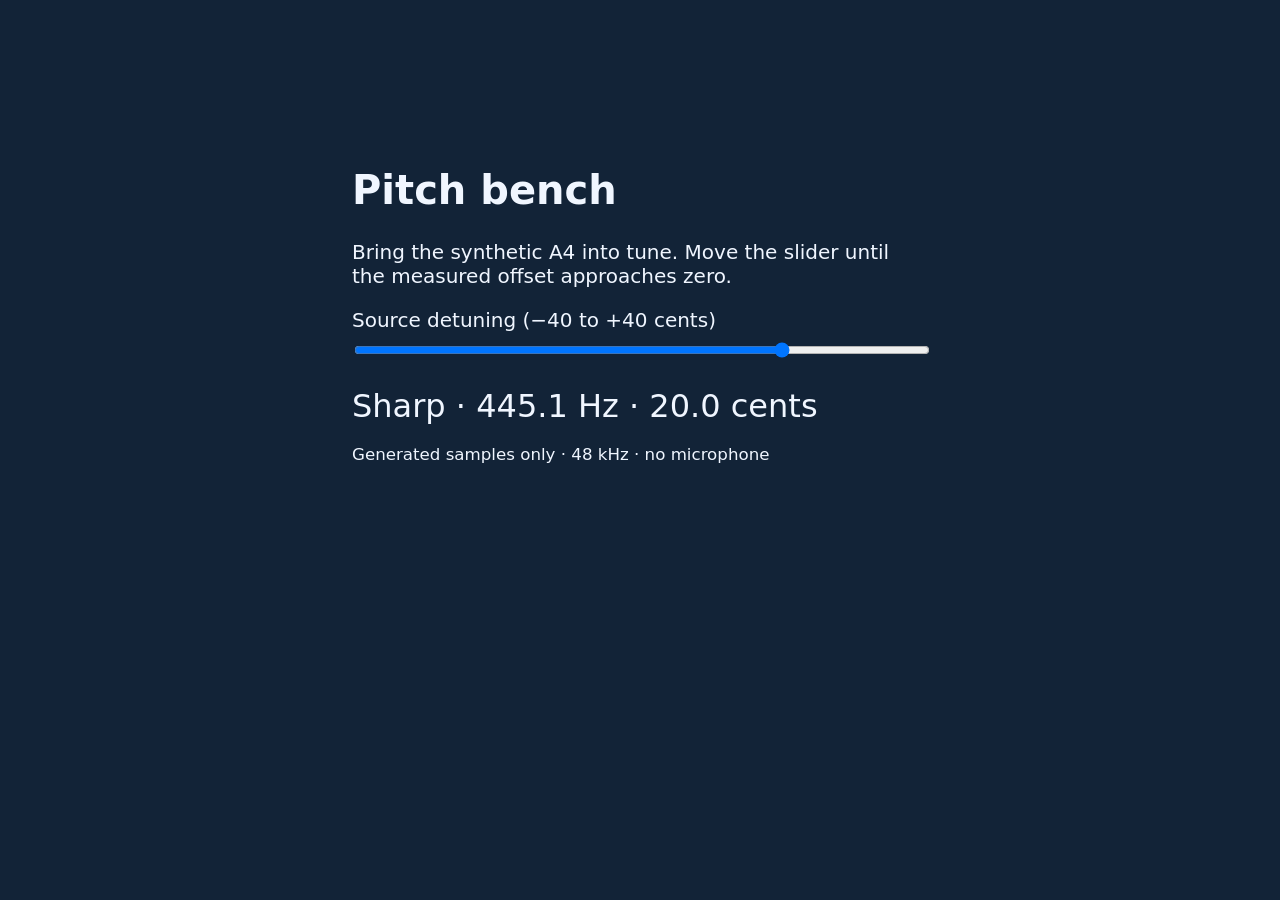
==== index.html @ df8539ef "Acoustic Smart Tuner: offline pitch detector Co-authored-by: Copilot App <223556219+Copilot@users.no" ====
<!DOCTYPE html>
<html lang="en"><meta charset="utf-8"/><meta content="width=device-width, initial-scale=1" name="viewport"/><title>Pitch bench</title><style>body{font:1.25rem system-ui;max-width:36rem;margin:12vh auto;background:#122337;color:#f0f6ff;padding:2rem}output{display:block;font-size:2rem;margin:1rem 0}input{width:100%;min-height:32px}input:focus-visible{outline:3px solid #a3eac7;outline-offset:3px}</style><main><h1>Pitch bench</h1><p>Bring the synthetic A4 into tune. Move the slider until the measured offset approaches zero.</p><label for="detune">Source detuning (−40 to +40 cents)</label><input disabled="" id="detune" max="40" min="-40" type="range" value="20"/><output aria-live="polite" id="reading">Enable JavaScript to generate a note and see its pitch.</output><small>Generated samples only · 48 kHz · no microphone</small></main><script src="pitch.js"></script><script src="bench.js"></script></html>
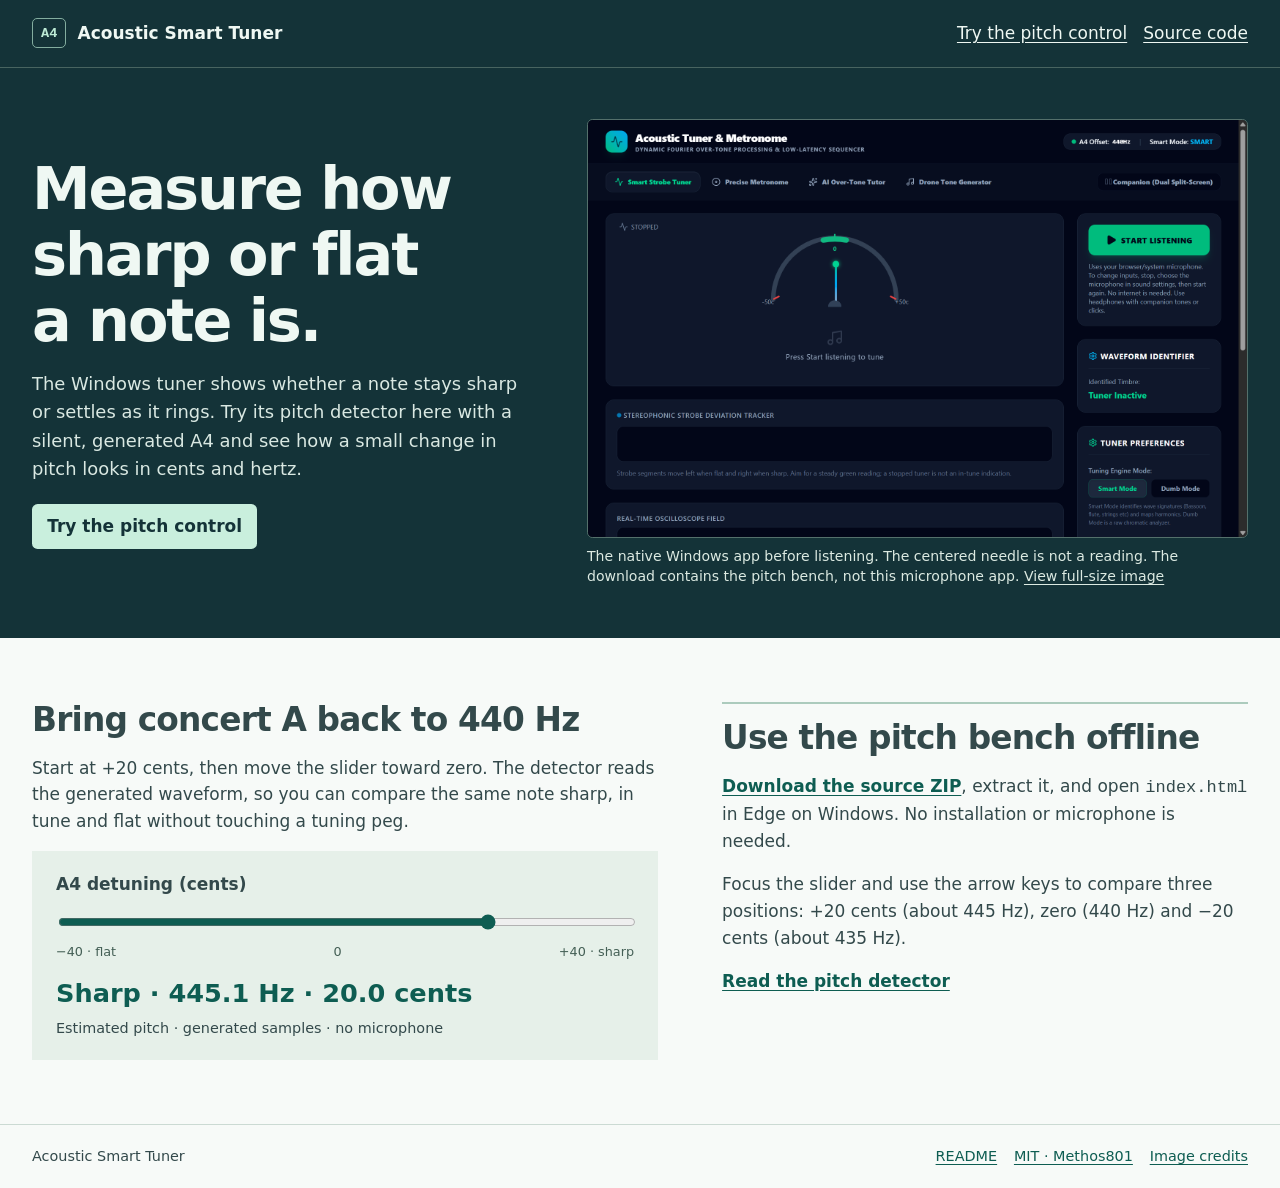
==== commit 8e8363a7: "Acoustic Smart Tuner: try the pitch detector Co-authored-by: Copilot App <223556219+Copilot@users.no" ====
--- a/index.html
+++ b/index.html
@@ -1,2 +1,8 @@
 <!DOCTYPE html>
-<html lang="en"><meta charset="utf-8"/><meta content="width=device-width, initial-scale=1" name="viewport"/><title>Pitch bench</title><style>body{font:1.25rem system-ui;max-width:36rem;margin:12vh auto;background:#122337;color:#f0f6ff;padding:2rem}output{display:block;font-size:2rem;margin:1rem 0}input{width:100%;min-height:32px}input:focus-visible{outline:3px solid #a3eac7;outline-offset:3px}</style><main><h1>Pitch bench</h1><p>Bring the synthetic A4 into tune. Move the slider until the measured offset approaches zero.</p><label for="detune">Source detuning (−40 to +40 cents)</label><input disabled="" id="detune" max="40" min="-40" type="range" value="20"/><output aria-live="polite" id="reading">Enable JavaScript to generate a note and see its pitch.</output><small>Generated samples only · 48 kHz · no microphone</small></main><script src="pitch.js"></script><script src="bench.js"></script></html>
+
+<html lang="en"><head><meta charset="utf-8"/><meta content="width=device-width, initial-scale=1" name="viewport"/><meta content="The Windows tuner shows whether a note stays sharp or settles as it rings. Try its pitch detector here with a silent, generated A4 and see how a small change in pitch looks in cents and hertz." name="description"/><title>Acoustic Smart Tuner · Measure how sharp or flat a note is</title><link href="site.css" rel="stylesheet"/></head>
+<body><a class="skip" href="#main">Skip to content</a><header><nav aria-label="Main navigation" class="shell"><span class="brand"><span aria-hidden="true" class="mark">A4</span>Acoustic Smart Tuner</span><span class="links"><a class="navwalk" href="#example">Try the pitch control</a><a href="https://github.com/Methos801/acoustic-smart-tuner-preview/tree/8dd526597a3b947cabd3854fa2df9d2af2bef6fe">Source code</a></span></nav></header>
+<main id="main"><section class="hero"><div class="shell"><div><h1>Measure how sharp or flat a note is.</h1><p class="intro">The Windows tuner shows whether a note stays sharp or settles as it rings. Try its pitch detector here with a silent, generated A4 and see how a small change in pitch looks in cents and hertz.</p><a class="button" href="#example">Try the pitch control</a></div><figure><a aria-label="Open full-size image: Windows Smart Strobe Tuner with cents dial, deviation tracker and Start Listening control." href="native-tuner.png"><img alt="Windows Smart Strobe Tuner with cents dial, deviation tracker and Start Listening control." src="native-tuner.png"/></a><figcaption>The native Windows app before listening. The centered needle is not a reading. The download contains the pitch bench, not this microphone app. <a href="native-tuner.png">View full-size image</a></figcaption></figure></div></section>
+<div class="shell bodygrid"><section id="example"><h2>Bring concert A back to 440 Hz</h2><p>Start at +20 cents, then move the slider toward zero. The detector reads the generated waveform, so you can compare the same note sharp, in tune and flat without touching a tuning peg.</p><div class="pitch"><label for="detune">A4 detuning (cents)</label><input disabled="" id="detune" max="40" min="-40" type="range" value="20"/><div aria-hidden="true" class="scale"><span>−40 · flat</span><span>0</span><span>+40 · sharp</span></div><output aria-live="polite" for="detune" id="reading">Enable JavaScript to generate a note and see its pitch.</output><p>Estimated pitch · generated samples · no microphone</p></div></section><section><h2>Use the pitch bench offline</h2><p><a href="https://github.com/Methos801/acoustic-smart-tuner-preview/archive/8dd526597a3b947cabd3854fa2df9d2af2bef6fe.zip">Download the source ZIP</a>, extract it, and open <code>index.html</code> in Edge on Windows. No installation or microphone is needed.</p><p>Focus the slider and use the arrow keys to compare three positions: +20 cents (about 445 Hz), zero (440 Hz) and −20 cents (about 435 Hz).</p><a href="https://github.com/Methos801/acoustic-smart-tuner-preview/blob/8dd526597a3b947cabd3854fa2df9d2af2bef6fe/packages/audio-engine/lib/pitch.ts">Read the pitch detector</a></section></div></main>
+<footer><div class="shell"><span>Acoustic Smart Tuner</span><span class="links"><a href="https://github.com/Methos801/acoustic-smart-tuner-preview/blob/8dd526597a3b947cabd3854fa2df9d2af2bef6fe/README.md">README</a><a href="LICENSE">MIT · Methos801</a><a href="image-credits.txt">Image credits</a></span></div></footer><script src="pitch.js"></script><script src="bench.js"></script></body></html>
+
--- a/site.css
+++ b/site.css
@@ -0,0 +1,7 @@
+*{box-sizing:border-box}html{scroll-padding-top:1rem}body{margin:0;background:#f7faf8;color:#33494b;font:17px/1.58 "Segoe UI",system-ui,sans-serif}.shell{width:min(71rem,calc(100% - 3rem));margin:auto}header,.hero{background:#143338;color:#eff8f3}header{border-bottom:1px solid #486460}nav,footer .shell{display:flex;align-items:center;justify-content:space-between;gap:1rem;padding-block:1rem}.brand{font-weight:700;display:flex;gap:.7rem;align-items:center}.mark{border:1px solid #83ad9f;color:#bcead5;border-radius:5px;padding:.2rem .5rem;font:600 .85rem/1.6 monospace}nav a,.hero a{color:inherit}a{color:#0e5d52;text-underline-offset:.2em}a:focus-visible,summary:focus-visible,input:focus-visible{outline:3px solid #d68c29;outline-offset:4px}.hero .shell{display:grid;grid-template-columns:1.1fr 1fr;align-items:center;gap:clamp(2rem,5vw,5rem);padding-block:clamp(2.6rem,5vw,5rem)}h1,h2,h3{line-height:1.12;text-wrap:balance}h1{font-size:clamp(2.55rem,4.65vw,4.3rem);letter-spacing:-.035em;margin:0 0 1.1rem}h2{font-size:clamp(1.55rem,3vw,2.4rem);letter-spacing:-.025em;margin:.1rem 0 1.3rem}h3{margin:0;font-size:1.1rem}p{max-width:65ch}.hero p{color:#d9e8e2}.hero .button{display:inline-block;background:#c9efdd;color:#153237;border-radius:.35rem;padding:.58rem .95rem;font-weight:650;text-decoration:none}.sample{background:#f7faf8;color:#153237;padding:clamp(1.3rem,3vw,2.3rem);border-radius:.6rem}.sample h2{font-size:1.45rem}.sample dl{margin:0}.sample dt{font-size:.9rem;color:#48615b;margin-top:1rem}.sample dd{margin:0;padding:.2rem 0 .65rem;border-bottom:1px solid #c9dad2;font-weight:650}.sample small{display:block;margin-top:1rem}.bodygrid{display:grid;grid-template-columns:1.35fr 1fr;gap:clamp(2rem,5vw,5rem);padding-block:3rem}.bodygrid p{margin:.3rem 0 1rem}ol{padding-left:1.4em}li{padding:.2em 0 .5em}pre{background:#e7f1eb;padding:1rem;white-space:pre-wrap;overflow-wrap:anywhere;font: .92rem/1.65 Consolas,monospace}.skip{position:absolute;left:-9999px}.skip:focus{left:1rem;top:1rem;background:white;color:#153237;padding:.4rem}footer{border-top:1px solid #cbdad3;font-size:.9rem}input{width:100%;accent-color:#0e5d52}output{display:block;font-size:1.55rem;font-variant-numeric:tabular-nums;color:#0e5d52;font-weight:700}.sample label{display:block}.links{display:flex;gap:1rem;flex-wrap:wrap}@media(max-width:720px){.hero .shell,.bodygrid{grid-template-columns:1fr;gap:1.5rem}.shell{width:calc(100% - 2rem)}footer .shell{align-items:flex-start;flex-direction:column}.navwalk{display:none}}
+.workflow{background:white;border-bottom:1px solid #cbdad3}.workflow .shell{padding-block:3rem}.workflow .shell:has(figure){display:grid;grid-template-columns:1fr 1fr;align-items:center;gap:2.2rem}.workflow h2{font-size:clamp(1.7rem,3vw,2.25rem)}figure{margin:0;min-width:0}figure img{display:block;width:100%;height:auto;border:1px solid #cbdad3;border-radius:.35rem}figcaption{margin-top:.55rem;color:#48615b;font-size:.94rem}@media(max-width:720px){.workflow .shell:has(figure){grid-template-columns:1fr;gap:1rem}.workflow .shell{padding-block:2rem}}
+
+.hero .shell{grid-template-columns:minmax(0,.86fr) minmax(0,1.14fr);gap:clamp(2rem,4.4vw,4.8rem);padding-block:clamp(2rem,4vw,3.8rem)}.hero h1{font-size:clamp(2.45rem,4.6vw,4.05rem);margin-bottom:1rem}.hero .intro{font-size:clamp(1rem,1.4vw,1.18rem);max-width:45ch;margin:0 0 1.3rem}.hero figure figcaption{color:#dceae2;line-height:1.4;font-size:.88rem}.hero figure img{background:#203b3e;border-color:#54706b;max-height:34rem;object-fit:contain}.hero figure>a{display:block}.shell{width:min(76rem,calc(100% - 3rem))}.hero a.button:hover{background:#e2f7eb}.bodygrid{grid-template-columns:1fr .84fr;align-items:start;padding-block:clamp(2.4rem,5vw,4rem)}.bodygrid h2{font-size:clamp(1.5rem,2.6vw,2.05rem);margin:0 0 1rem}.bodygrid section+section{border-top:2px solid #accbbd;padding-top:1rem}.bodygrid section{min-width:0}.bodygrid pre{border-radius:.25rem}.bodygrid ol{margin-bottom:0}.bodygrid li+li{margin-top:.35rem}.bodygrid h3{margin-top:1.3rem;margin-bottom:.4rem}.bodygrid a,.hero .button{font-weight:600}.paper{background:#f5f5e9;color:#283e36;padding:clamp(1.4rem,3vw,2.45rem);border-radius:.2rem;box-shadow:4px 6px 0 #294a47}.paper .file{font:.85rem/1.4 Consolas,monospace;color:#46605a;display:block;border-bottom:1px solid #b8c8b9;padding-bottom:.65rem;margin-bottom:1.2rem}.paper h2{font-size:1.65rem;margin:0 0 .6rem;text-wrap:initial}.hero .paper p{color:#324c43;margin:0 0 1.1rem}.paper pre{background:#e6ebde;padding:.75rem;line-height:1.5;margin:.25rem 0 0}.paper code{font-family:Consolas,monospace}blockquote{margin:.5rem 0 1.2rem;padding:0;font-size:1.08rem;color:#193d36}.prompt{border-top:1px solid #c2d3c9;padding-top:.75rem;margin-top:1rem}.pitch{background:#e6f0e9;padding:1.25rem 1.5rem}.pitch label{display:block;font-weight:650;margin-bottom:.65rem}.pitch .scale{display:flex;justify-content:space-between;font-size:.8rem;color:#445f55}.pitch output{font-size:1.6rem;margin-top:.65rem}.pitch p{font-size:.9rem;margin:.25rem 0 0}.shell a:focus-visible{outline:3px solid #db912f;outline-offset:3px}.links a{padding-block:.25rem}footer .links{gap:1.05rem;align-items:center}.bodygrid code{overflow-wrap:anywhere}.bodygrid details{margin:1.2rem 0 0}.bodygrid summary{cursor:pointer;text-decoration:underline;color:#17594e}.detail-link{display:inline-block;margin-top:.4rem}.bodygrid :target{scroll-margin-top:1rem}.hero a.button{color:#143338}.skip:focus{z-index:2}.hero .paper .example-label{font-family:inherit}.pitch input{min-height:24px}.support{margin-top:1.8rem;max-width:31rem}
+@media(max-width:760px){.hero .shell,.bodygrid{grid-template-columns:1fr;gap:1.6rem}.shell{width:calc(100% - 2rem)}.hero .intro{max-width:55ch}.bodygrid{padding-block:2.3rem}.hero figure img{max-height:none}.navwalk{display:none}footer .shell{align-items:start;flex-direction:column}.hero h1{font-size:clamp(2.3rem,8vw,3.4rem)}}
+
+.paper p code{white-space:nowrap}.hero figcaption a{color:inherit}.bodygrid a:hover,footer a:hover{text-decoration-thickness:2px}
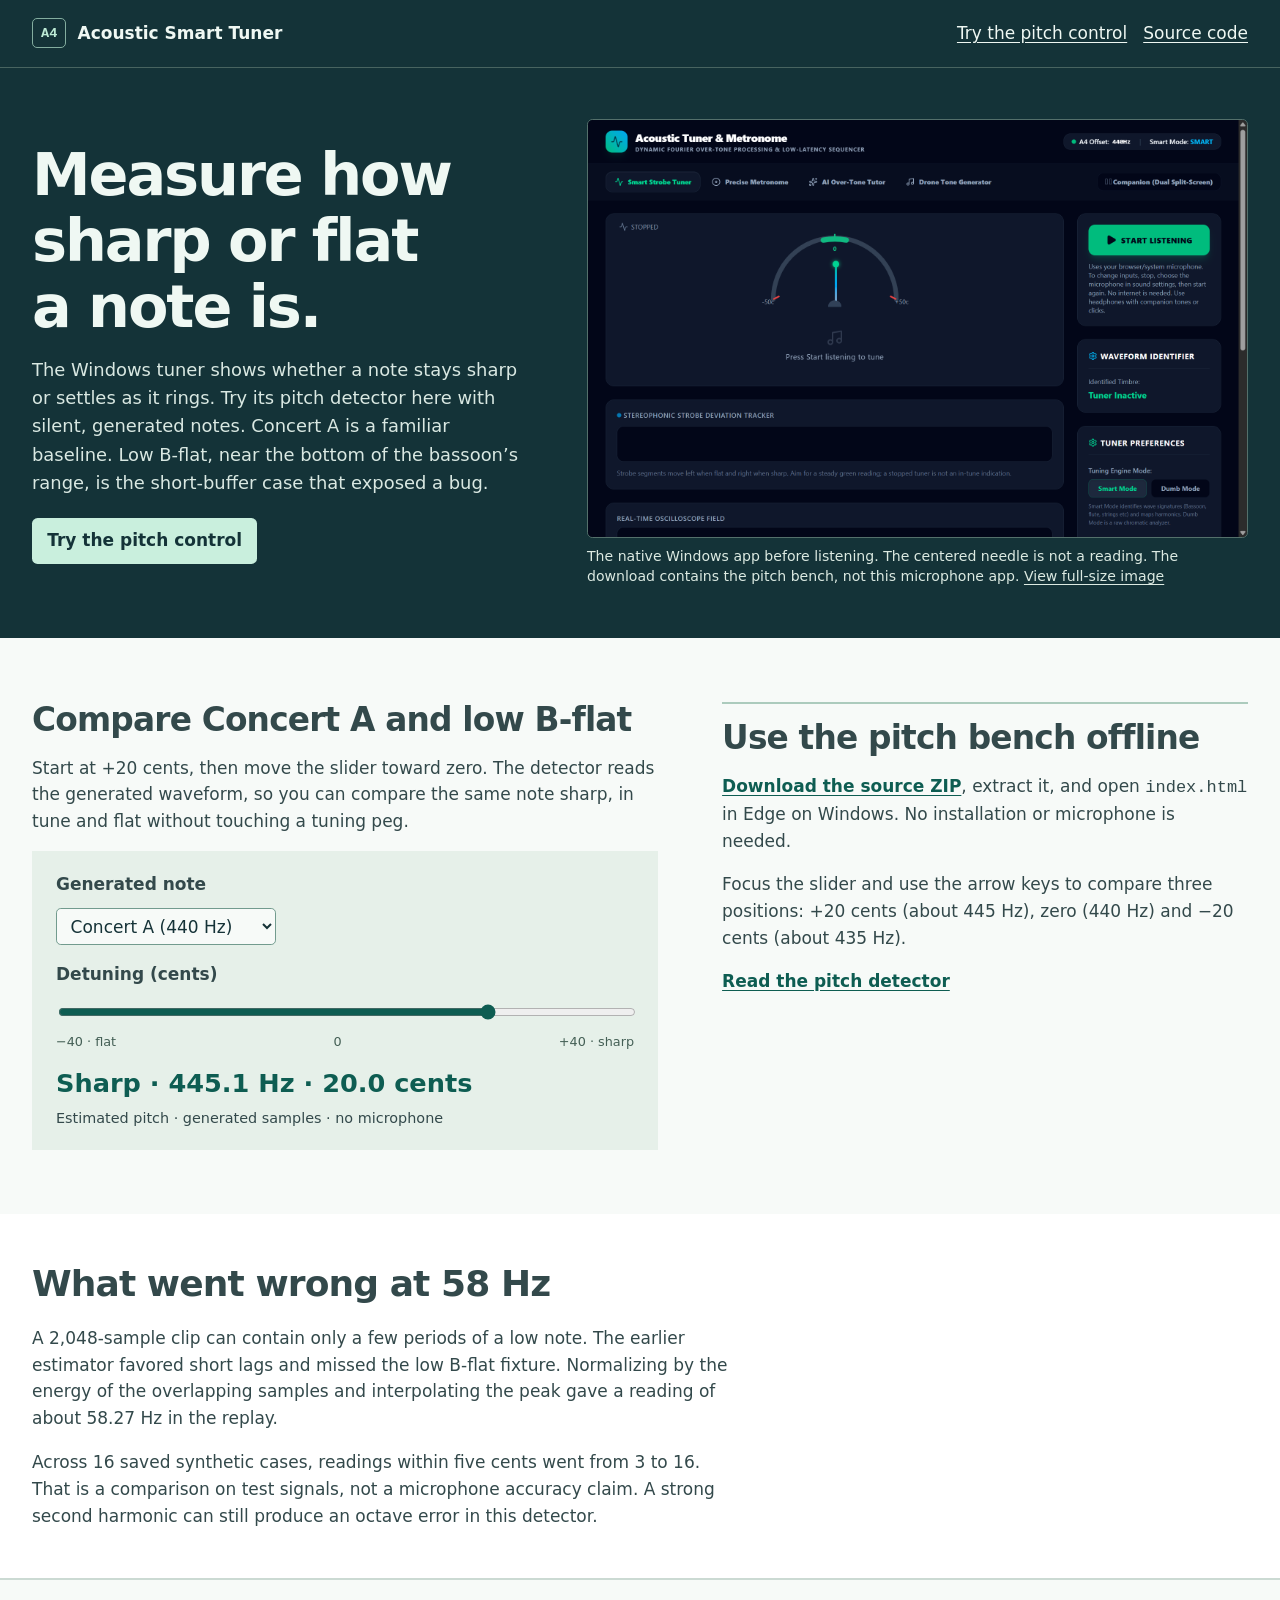
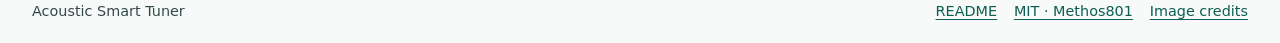
==== commit 851b3416: "Publish reviewed portfolio improvements Apply the verified public presentation and QA fixes without " ====
--- a/index.html
+++ b/index.html
@@ -2,7 +2,10 @@
 
 <html lang="en"><head><meta charset="utf-8"/><meta content="width=device-width, initial-scale=1" name="viewport"/><meta content="The Windows tuner shows whether a note stays sharp or settles as it rings. Try its pitch detector here with a silent, generated A4 and see how a small change in pitch looks in cents and hertz." name="description"/><title>Acoustic Smart Tuner · Measure how sharp or flat a note is</title><link href="site.css" rel="stylesheet"/></head>
 <body><a class="skip" href="#main">Skip to content</a><header><nav aria-label="Main navigation" class="shell"><span class="brand"><span aria-hidden="true" class="mark">A4</span>Acoustic Smart Tuner</span><span class="links"><a class="navwalk" href="#example">Try the pitch control</a><a href="https://github.com/Methos801/acoustic-smart-tuner-preview/tree/8dd526597a3b947cabd3854fa2df9d2af2bef6fe">Source code</a></span></nav></header>
-<main id="main"><section class="hero"><div class="shell"><div><h1>Measure how sharp or flat a note is.</h1><p class="intro">The Windows tuner shows whether a note stays sharp or settles as it rings. Try its pitch detector here with a silent, generated A4 and see how a small change in pitch looks in cents and hertz.</p><a class="button" href="#example">Try the pitch control</a></div><figure><a aria-label="Open full-size image: Windows Smart Strobe Tuner with cents dial, deviation tracker and Start Listening control." href="native-tuner.png"><img alt="Windows Smart Strobe Tuner with cents dial, deviation tracker and Start Listening control." src="native-tuner.png"/></a><figcaption>The native Windows app before listening. The centered needle is not a reading. The download contains the pitch bench, not this microphone app. <a href="native-tuner.png">View full-size image</a></figcaption></figure></div></section>
-<div class="shell bodygrid"><section id="example"><h2>Bring concert A back to 440 Hz</h2><p>Start at +20 cents, then move the slider toward zero. The detector reads the generated waveform, so you can compare the same note sharp, in tune and flat without touching a tuning peg.</p><div class="pitch"><label for="detune">A4 detuning (cents)</label><input disabled="" id="detune" max="40" min="-40" type="range" value="20"/><div aria-hidden="true" class="scale"><span>−40 · flat</span><span>0</span><span>+40 · sharp</span></div><output aria-live="polite" for="detune" id="reading">Enable JavaScript to generate a note and see its pitch.</output><p>Estimated pitch · generated samples · no microphone</p></div></section><section><h2>Use the pitch bench offline</h2><p><a href="https://github.com/Methos801/acoustic-smart-tuner-preview/archive/8dd526597a3b947cabd3854fa2df9d2af2bef6fe.zip">Download the source ZIP</a>, extract it, and open <code>index.html</code> in Edge on Windows. No installation or microphone is needed.</p><p>Focus the slider and use the arrow keys to compare three positions: +20 cents (about 445 Hz), zero (440 Hz) and −20 cents (about 435 Hz).</p><a href="https://github.com/Methos801/acoustic-smart-tuner-preview/blob/8dd526597a3b947cabd3854fa2df9d2af2bef6fe/packages/audio-engine/lib/pitch.ts">Read the pitch detector</a></section></div></main>
+<main id="main"><section class="hero"><div class="shell"><div><h1>Measure how sharp or flat a note is.</h1><p class="intro">The Windows tuner shows whether a note stays sharp or settles as it rings. Try its pitch detector here with silent, generated notes. Concert A is a familiar baseline. Low B-flat, near the bottom of the bassoon’s range, is the short-buffer case that exposed a bug.</p><a class="button" href="#example">Try the pitch control</a></div><figure><a aria-label="Open full-size image: Windows Smart Strobe Tuner with cents dial, deviation tracker and Start Listening control." href="native-tuner.png"><img alt="Windows Smart Strobe Tuner with cents dial, deviation tracker and Start Listening control." src="native-tuner.png"/></a><figcaption>The native Windows app before listening. The centered needle is not a reading. The download contains the pitch bench, not this microphone app. <a href="native-tuner.png">View full-size image</a></figcaption></figure></div></section>
+<div class="shell bodygrid"><section id="example"><h2>Compare Concert A and low B-flat</h2><p>Start at +20 cents, then move the slider toward zero. The detector reads the generated waveform, so you can compare the same note sharp, in tune and flat without touching a tuning peg.</p><div class="pitch"><label for="pitch-note">Generated note</label><select id="pitch-note"><option value="440">Concert A (440 Hz)</option><option value="58.27047018976124">Low B-flat (58.27 Hz)</option></select><label for="detune">Detuning (cents)</label><input disabled="" id="detune" max="40" min="-40" type="range" value="20"/><div aria-hidden="true" class="scale"><span>−40 · flat</span><span>0</span><span>+40 · sharp</span></div><output aria-live="polite" for="detune" id="reading">Enable JavaScript to generate a note and see its pitch.</output><p>Estimated pitch · generated samples · no microphone</p></div></section><section><h2>Use the pitch bench offline</h2><p><a href="https://github.com/Methos801/acoustic-smart-tuner-preview/archive/8dd526597a3b947cabd3854fa2df9d2af2bef6fe.zip">Download the source ZIP</a>, extract it, and open <code>index.html</code> in Edge on Windows. No installation or microphone is needed.</p><p>Focus the slider and use the arrow keys to compare three positions: +20 cents (about 445 Hz), zero (440 Hz) and −20 cents (about 435 Hz).</p><a href="pitch-source.html">Read the pitch detector</a></section></div>
+<section class="workflow" id="low-register-test" aria-labelledby="low-register-test-title"><div class="shell">
+<h2 id="low-register-test-title">What went wrong at 58 Hz</h2><p>A 2,048-sample clip can contain only a few periods of a low note. The earlier estimator favored short lags and missed the low B-flat fixture. Normalizing by the energy of the overlapping samples and interpolating the peak gave a reading of about 58.27 Hz in the replay.</p><p>Across 16 saved synthetic cases, readings within five cents went from 3 to 16. That is a comparison on test signals, not a microphone accuracy claim. A strong second harmonic can still produce an octave error in this detector.</p></div></section>
+</main>
 <footer><div class="shell"><span>Acoustic Smart Tuner</span><span class="links"><a href="https://github.com/Methos801/acoustic-smart-tuner-preview/blob/8dd526597a3b947cabd3854fa2df9d2af2bef6fe/README.md">README</a><a href="LICENSE">MIT · Methos801</a><a href="image-credits.txt">Image credits</a></span></div></footer><script src="pitch.js"></script><script src="bench.js"></script></body></html>
 
--- a/site.css
+++ b/site.css
@@ -5,3 +5,29 @@
 @media(max-width:760px){.hero .shell,.bodygrid{grid-template-columns:1fr;gap:1.6rem}.shell{width:calc(100% - 2rem)}.hero .intro{max-width:55ch}.bodygrid{padding-block:2.3rem}.hero figure img{max-height:none}.navwalk{display:none}footer .shell{align-items:start;flex-direction:column}.hero h1{font-size:clamp(2.3rem,8vw,3.4rem)}}
 
 .paper p code{white-space:nowrap}.hero figcaption a{color:inherit}.bodygrid a:hover,footer a:hover{text-decoration-thickness:2px}
+
+/* Keep the existing grid, but don't stack page-level padding inside a section. */
+.workflow > .shell > .bodygrid { padding-block:.65rem .6rem; gap:clamp(1.35rem,3vw,2.8rem); }
+.workflow > .shell > .bodygrid h3:first-child { margin-top:0; }
+.workflow > .shell > .bodygrid > section > :last-child { margin-bottom:0; }
+.workflow > .shell > :last-child { margin-bottom:0; }
+@media(min-width:761px){
+  .workflow > .shell > .bodygrid > section + section { border-top:0; padding-top:0; border-inline-start:1px solid #cbdad3; padding-inline-start:clamp(1rem,2vw,1.75rem); }
+}
+@media(max-width:760px){
+  .workflow > .shell { padding-block:1.75rem; }
+  .workflow > .shell > .bodygrid > section + section { padding-top:1rem; }
+}
+
+/* Match the new note picker to the existing pitch controls. */
+.pitch select { display:block; max-width:100%; margin:0 0 1rem; padding:.4rem .6rem; font:inherit; color:#153237; border:1px solid #729b8e; border-radius:.3rem; background:#f7faf8; }
+.pitch select:focus-visible { outline:3px solid #d68c29; outline-offset:3px; }
+.pitch-source { padding-block:clamp(1.5rem,4vw,3rem); }
+.pitch-source h1 { font-size:clamp(2rem,5vw,3.25rem); }
+.pitch-source pre { max-width:100%; overflow:auto; tab-size:4; }
+
+
+/* The source viewer keeps JavaScript lines and indentation intact. */
+.pitch-source pre { white-space:pre; overflow-wrap:normal; overflow-x:auto; }
+.pitch-source pre:focus-visible { outline:3px solid #d68c29; outline-offset:3px; }
+.source-scroll-help { margin-block:0 .5rem; font-size:.94rem; }
